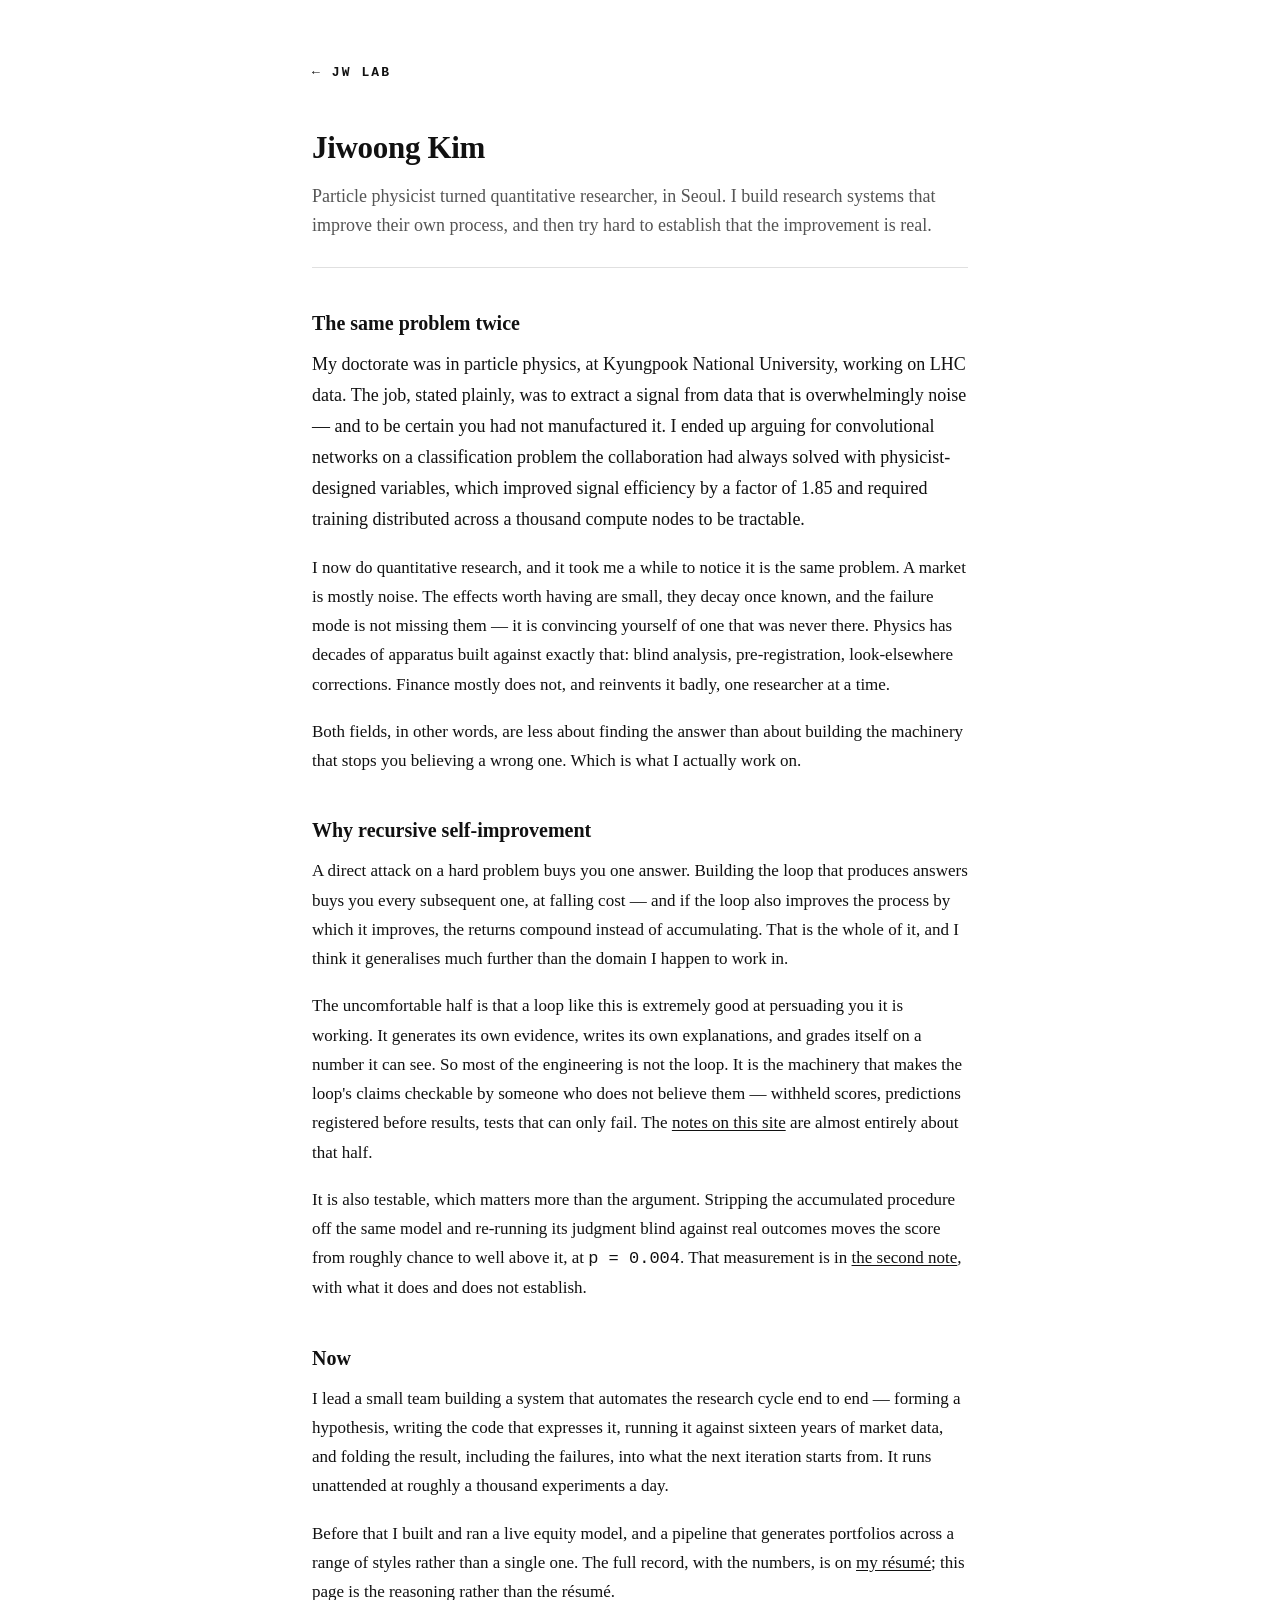
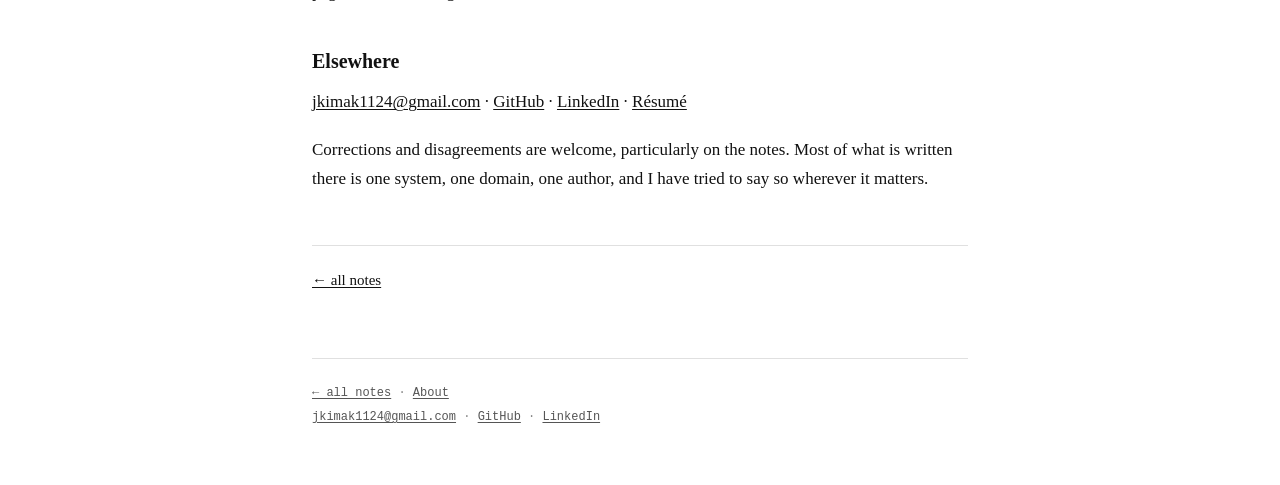
==== about.html @ 1c29e035 "An about page, and a wordmark you can read The site name was 13px mono, the same size as a caption; " ====
<!DOCTYPE html>
<html lang="en">
<head>
<meta charset="utf-8">
<meta name="viewport" content="width=device-width, initial-scale=1">
<title>About — JW Lab</title>
<meta name="description" content="Jiwoong Kim. Particle physicist turned quantitative researcher, now building research systems that improve their own process.">
<link rel="stylesheet" href="./style.css">
<link rel="icon" href="data:image/svg+xml,%3Csvg xmlns='http://www.w3.org/2000/svg' viewBox='0 0 16 16'%3E%3Crect width='16' height='16' fill='%23fff'/%3E%3Crect x='2' y='2' width='4' height='4'/%3E%3Crect x='10' y='6' width='4' height='4'/%3E%3Crect x='2' y='10' width='4' height='4'/%3E%3C/svg%3E">
</head>
<body>

<div class="wrap">

<header class="site">
  <a class="site-name" href="./index.html">← JW Lab</a>
</header>

<article>

  <h1>Jiwoong Kim</h1>

  <p class="standfirst">
    Particle physicist turned quantitative researcher, in Seoul. I build
    research systems that improve their own process, and then try hard to
    establish that the improvement is real.
  </p>

  <h2>The same problem twice</h2>

  <p class="lede">
    My doctorate was in particle physics, at Kyungpook National University,
    working on LHC data. The job, stated plainly, was to extract a signal from
    data that is overwhelmingly noise — and to be certain you had not
    manufactured it. I ended up arguing for convolutional networks on a
    classification problem the collaboration had always solved with
    physicist-designed variables, which improved signal efficiency by a factor
    of 1.85 and required training distributed across a thousand compute nodes to
    be tractable.
  </p>

  <p>
    I now do quantitative research, and it took me a while to notice it is the
    same problem. A market is mostly noise. The effects worth having are small,
    they decay once known, and the failure mode is not missing them — it is
    convincing yourself of one that was never there. Physics has decades of
    apparatus built against exactly that: blind analysis, pre-registration,
    look-elsewhere corrections. Finance mostly does not, and reinvents it badly,
    one researcher at a time.
  </p>

  <p>
    Both fields, in other words, are less about finding the answer than about
    building the machinery that stops you believing a wrong one. Which is what I
    actually work on.
  </p>

  <h2>Why recursive self-improvement</h2>

  <p>
    A direct attack on a hard problem buys you one answer. Building the loop
    that produces answers buys you every subsequent one, at falling cost — and
    if the loop also improves the process by which it improves, the returns
    compound instead of accumulating. That is the whole of it, and I think it
    generalises much further than the domain I happen to work in.
  </p>

  <p>
    The uncomfortable half is that a loop like this is extremely good at
    persuading you it is working. It generates its own evidence, writes its own
    explanations, and grades itself on a number it can see. So most of the
    engineering is not the loop. It is the machinery that makes the loop's
    claims checkable by someone who does not believe them — withheld scores,
    predictions registered before results, tests that can only fail. The
    <a href="./index.html">notes on this site</a> are almost entirely about that
    half.
  </p>

  <p>
    It is also testable, which matters more than the argument. Stripping the
    accumulated procedure off the same model and re-running its judgment blind
    against real outcomes moves the score from roughly chance to well above it,
    at <span class="mono">p = 0.004</span>. That measurement is in
    <a href="./posts/fat-skill-thin-agents.html">the second note</a>, with what
    it does and does not establish.
  </p>

  <h2>Now</h2>

  <p>
    I lead a small team building a system that automates the research cycle
    end to end — forming a hypothesis, writing the code that expresses it,
    running it against sixteen years of market data, and folding the result,
    including the failures, into what the next iteration starts from. It runs
    unattended at roughly a thousand experiments a day.
  </p>

  <p>
    Before that I built and ran a live equity model, and a pipeline that
    generates portfolios across a range of styles rather than a single one. The
    full record, with the numbers, is on
    <a href="https://ico1036.github.io/jiwoong-resume/" rel="noopener">my
    résumé</a>; this page is the reasoning rather than the résumé.
  </p>

  <h2>Elsewhere</h2>

  <p>
    <a href="mailto:jkimak1124@gmail.com">jkimak1124@gmail.com</a> ·
    <a href="https://github.com/ico1036" rel="noopener">GitHub</a> ·
    <a href="https://www.linkedin.com/in/jiwoong-kim-b9934417a" rel="noopener">LinkedIn</a> ·
    <a href="https://ico1036.github.io/jiwoong-resume/" rel="noopener">Résumé</a>
  </p>

  <p>
    Corrections and disagreements are welcome, particularly on the notes. Most
    of what is written there is one system, one domain, one author, and I have
    tried to say so wherever it matters.
  </p>

  <div class="post-nav">
    <a href="./index.html">← all notes</a>
  </div>

</article>

<footer class="site">
  <div><a href="./index.html">← all notes</a> · <a href="./about.html">About</a></div>
  <div>
    <a href="mailto:jkimak1124@gmail.com">jkimak1124@gmail.com</a> ·
    <a href="https://github.com/ico1036" rel="noopener">GitHub</a> ·
    <a href="https://www.linkedin.com/in/jiwoong-kim-b9934417a" rel="noopener">LinkedIn</a>
  </div>
</footer>

</div>

</body>
</html>
---- style.css ----
/* ============================================================
   Black and white. No colour anywhere, deliberately — the only
   emphasis available is weight, size, rule and space, which is
   the constraint that keeps a research page honest.

   Dark mode inverts the two values and nothing else.
   ============================================================ */

:root{
  --ink:#111;
  --ink-2:#555;
  --ink-3:#888;
  --paper:#fff;
  --rule:#e0e0e0;
  --rule-2:#c8c8c8;
  --mark:#f0f0f0;

  /* --measure is the PROSE width. Measured, it renders 56-57 characters a
     line, and because every type size in this file is in rem that number
     holds from 900px to 2560px — the root grows at large viewports, the
     column grows with it, and the line length does not move. Spare
     viewport goes into type size, never into longer lines. */
  --measure:44rem;

  /* The index is a board plus a list, so it needs its own width: the
     list capped at its own measure, with the board sitting outside it
     rather than eating into it. */
  --shell:56rem;
  --board-w:12rem;
  --board-gap:3.25rem;
  --list-measure:36rem;

  /* The drawing width every figure's viewBox is authored at: the measure
     (44rem = 704px) minus the wrap's 24px of padding each side. Changing
     --measure without redrawing the figures to match will rescale them and
     shrink their labels with them, so the two values move together. */
  --fig-w:656px;
}

@media (prefers-color-scheme: dark){
  :root{
    --ink:#e8e8e8;
    --ink-2:#a8a8a8;
    --ink-3:#7a7a7a;
    --paper:#0c0c0c;
    --rule:#262626;
    --rule-2:#3a3a3a;
    --mark:#1c1c1c;
  }
}

*{margin:0;padding:0;box-sizing:border-box}
html{-webkit-text-size-adjust:100%}

body{
  background:var(--paper);
  color:var(--ink);
  font-family:"Iowan Old Style","Palatino Linotype",Palatino,Georgia,
              "Apple SD Gothic Neo","Noto Serif KR",serif;
  font-size:1.0625rem;
  line-height:1.72;
  -webkit-font-smoothing:antialiased;
  overflow-x:hidden;
}

.mono{
  font-family:"SF Mono",SFMono-Regular,Menlo,Consolas,"Liberation Mono",monospace;
  font-variant-numeric:tabular-nums;
}

.wrap{max-width:var(--measure); margin:0 auto; padding:0 24px}
.wrap.wide{max-width:var(--shell)}

/* ── masthead ─────────────────────────────────────────── */

header.site{padding:56px 0 0}
.site-name{
  font-family:"SF Mono",SFMono-Regular,Menlo,Consolas,monospace;
  font-size:0.8125rem; font-weight:700; letter-spacing:.16em;
  text-transform:uppercase; color:var(--ink);
  text-decoration:none; display:inline-block;
}

/* On the front page the wordmark is the wordmark; everywhere else the same
   element is a back-link and has to stay out of the way. Tracking loosens
   as size drops, so it tightens here to keep the letterfit even. */
.site-name.home{
  font-size:1.75rem; letter-spacing:.10em; line-height:1.1;
}
/* The positioning line. Sits directly under the wordmark and reads as
   part of it, which is why it repeats the wordmark's tracking rather
   than the body's. */
.site-tag{
  font-family:"SF Mono",SFMono-Regular,Menlo,Consolas,monospace;
  font-size:0.8125rem; letter-spacing:.16em; text-transform:uppercase;
  color:var(--ink-3); margin-top:7px;
}

.site-sub{
  font-size:0.9375rem; color:var(--ink-2); margin-top:14px; max-width:34rem;
}
.site-sub + .site-sub{margin-top:11px}
.site-sub strong{color:var(--ink); font-weight:600}

/* the bifurcation strip — see blog/index.html for what it is and why */
.ca{
  display:block; width:100%; height:112px; margin:34px 0 0;
  border-top:1px solid var(--rule); border-bottom:1px solid var(--rule);
}
.ca-note{
  font-family:"SF Mono",SFMono-Regular,Menlo,Consolas,monospace;
  font-size:0.75rem; color:var(--ink-3); margin-top:8px; line-height:1.6;
}

/* ── two-column shell ─────────────────────────────────────
   Left: a category board that grows as subjects are added.
   Right: the posts. One column on a phone, board first.
   ------------------------------------------------------- */

/* One column by default, two only once there is room for the board AND a
   full-measure list beside it. The board used to sit inside the prose
   measure, which left the list at 49 characters on every desktop and then
   snapped it to 79 at the phone breakpoint. */
.shell{display:grid; gap:34px; align-items:start; margin:40px 0 0}

@media (min-width:900px){
  .shell{
    grid-template-columns:var(--board-w) minmax(0,1fr);
    gap:var(--board-gap);
  }
  .board{position:sticky; top:36px}
  .list li:first-child{border-top:none; padding-top:0}
}
.board-lbl{
  font-family:"SF Mono",SFMono-Regular,Menlo,Consolas,monospace;
  font-size:0.6875rem; font-weight:700; letter-spacing:.16em;
  text-transform:uppercase; color:var(--ink-3);
  padding-bottom:8px; border-bottom:1px solid var(--rule); display:block;
}
.board ul{list-style:none; margin:0; padding:0}
.board li{margin:0; border-bottom:1px solid var(--rule)}
.board a{
  display:block; padding:11px 0; text-decoration:none;
  font-size:0.9375rem; line-height:1.4; color:var(--ink);
}
.board a:hover{text-decoration:underline; text-underline-offset:3px}
.board .n{
  font-family:"SF Mono",SFMono-Regular,Menlo,Consolas,monospace;
  font-size:0.75rem; color:var(--ink-3); margin-left:6px;
}

/* ── index post list ──────────────────────────────────── */

.list{margin:0; list-style:none; max-width:var(--list-measure)}
.list li{
  padding:26px 0; border-top:1px solid var(--rule);
}
.list li:last-child{border-bottom:1px solid var(--rule)}
.entry-date{
  font-family:"SF Mono",SFMono-Regular,Menlo,Consolas,monospace;
  font-size:0.75rem; color:var(--ink-3); letter-spacing:.06em;
}
.entry-title{
  display:block; margin:6px 0 8px;
  font-size:1.3125rem; line-height:1.35; font-weight:600;
  color:var(--ink); text-decoration:none;
}
.entry-title:hover{text-decoration:underline; text-underline-offset:3px}
.entry-sub{color:var(--ink-2); font-size:1rem}
.entry-tags{
  margin-top:10px;
  font-family:"SF Mono",SFMono-Regular,Menlo,Consolas,monospace;
  font-size:0.75rem; color:var(--ink-3);
}

/* ── post ─────────────────────────────────────────────── */

article{margin:44px 0 0}
.post-date{
  font-family:"SF Mono",SFMono-Regular,Menlo,Consolas,monospace;
  font-size:0.75rem; color:var(--ink-3); letter-spacing:.06em;
}
h1{
  font-size:1.9375rem; line-height:1.24; font-weight:600;
  letter-spacing:-.01em; margin:10px 0 14px; text-wrap:balance;
}
.standfirst{
  font-size:1.125rem; color:var(--ink-2); line-height:1.65;
  padding-bottom:26px; border-bottom:1px solid var(--rule);
}

h2{
  font-size:1.25rem; font-weight:600; line-height:1.35;
  margin:42px 0 12px; text-wrap:balance;
}
h3{
  font-size:1.0625rem; font-weight:600; margin:28px 0 8px;
}
p{margin:0 0 18px}
p.lede{font-size:1.125rem}

a{color:var(--ink); text-underline-offset:2px}

strong{font-weight:600}
em{font-style:italic}

ul,ol{margin:0 0 18px 1.3em}
li{margin:0 0 8px}

blockquote{
  margin:22px 0; padding:2px 0 2px 20px;
  border-left:2px solid var(--rule-2); color:var(--ink-2);
}
blockquote p:last-child{margin-bottom:0}

code{
  font-family:"SF Mono",SFMono-Regular,Menlo,Consolas,monospace;
  font-size:.87em; background:var(--mark); padding:1px 5px; border-radius:3px;
}
pre{
  background:var(--mark); border:1px solid var(--rule);
  padding:14px 16px; margin:22px 0; overflow-x:auto; border-radius:4px;
}
pre code{background:none; padding:0; font-size:0.8125rem; line-height:1.62}

table{
  width:100%; border-collapse:collapse; margin:24px 0; font-size:0.9375rem;
  display:block; overflow-x:auto;
}
th,td{
  text-align:left; padding:9px 14px 9px 0;
  border-bottom:1px solid var(--rule); vertical-align:top;
}
th{
  font-family:"SF Mono",SFMono-Regular,Menlo,Consolas,monospace;
  font-size:0.75rem; font-weight:600; letter-spacing:.04em;
  text-transform:uppercase; color:var(--ink-3);
}
td.num{
  font-family:"SF Mono",SFMono-Regular,Menlo,Consolas,monospace;
  font-variant-numeric:tabular-nums; white-space:nowrap;
}

hr{border:none; border-top:1px solid var(--rule); margin:38px 0}

/* ── figures ──────────────────────────────────────────────
   Diagrams are inline SVG drawn in `currentColor`, so they take the ink
   value and invert with the theme without a second asset.

   They are drawn at --fig-w so the viewBox scale is 1 and a user unit is
   a CSS pixel. That is what makes the `font-size` attributes inside the
   SVG mean what they say. Below that width the figure SCROLLS rather than
   scaling: scaling the viewBox shrinks every label with it, which is how
   an earlier version of this shipped 14px labels that rendered at four
   and a half pixels on a phone.
   ------------------------------------------------------- */

figure{margin:30px 0}
.fig-scroll{overflow-x:auto; overflow-y:hidden}
/* Fixed at the authored width and centred, never stretched. Growing the
   figure with the root would scale its labels past the body text; letting
   it shrink is the 4.4px bug. So on a scaled-up display the figure simply
   sits a little narrower than the prose, centred, which reads as chosen. */
figure svg{
  display:block; width:var(--fig-w); height:auto;
  margin-inline:auto; color:var(--ink);
}
figcaption{
  font-family:"SF Mono",SFMono-Regular,Menlo,Consolas,monospace;
  font-size:0.75rem; color:var(--ink-3); line-height:1.6; margin-top:10px;
}

/* a claim the reader can check, set apart from the prose around it */
.measured{
  border:1px solid var(--rule-2); padding:16px 18px; margin:24px 0;
  border-radius:4px;
}
.measured .lbl{
  font-family:"SF Mono",SFMono-Regular,Menlo,Consolas,monospace;
  font-size:0.75rem; letter-spacing:.1em; text-transform:uppercase;
  color:var(--ink-3); display:block; margin-bottom:8px;
}
.measured p:last-child{margin-bottom:0}

/* the thing I got wrong, or the thing this does not cover */
.caveat{
  border-left:2px solid var(--ink); padding:2px 0 2px 18px; margin:24px 0;
}
.caveat .lbl{
  font-family:"SF Mono",SFMono-Regular,Menlo,Consolas,monospace;
  font-size:0.75rem; letter-spacing:.1em; text-transform:uppercase;
  color:var(--ink); font-weight:600; display:block; margin-bottom:6px;
}
.caveat p:last-child{margin-bottom:0}

.footnotes{
  margin-top:44px; padding-top:20px; border-top:1px solid var(--rule);
  font-size:0.9375rem; color:var(--ink-2);
}
.footnotes ol{margin-left:1.2em}

.post-nav{
  margin:52px 0 0; padding-top:22px; border-top:1px solid var(--rule);
  font-size:0.9375rem;
}

/* ── footer ───────────────────────────────────────────── */

footer.site{
  margin:64px 0 0; padding:22px 0 56px; border-top:1px solid var(--rule);
  font-family:"SF Mono",SFMono-Regular,Menlo,Consolas,monospace;
  font-size:0.75rem; color:var(--ink-3); line-height:2;
}
footer.site a{color:var(--ink-2)}

/* ── contents rail ────────────────────────────────────────
   Hidden until there is genuinely empty margin to put it in, and then
   fixed beside the column rather than inside it, so the prose keeps the
   exact width and position it has at every other size — no reflow, and
   the figures do not move.

   The breakpoint is where the arithmetic stops fitting: the rail needs
   half the viewport to exceed half the measure plus the rail, its gap
   and a margin. Below 1280 that puts its left edge off-screen.
   ------------------------------------------------------- */

.rail{display:none}

@media (min-width:1280px){
  .rail{
    display:block; position:fixed; top:118px;
    left:calc(50% - (var(--measure) / 2) - 15rem);
    width:13rem; max-height:72vh; overflow-y:auto;
  }
  .rail-lbl{
    font-family:"SF Mono",SFMono-Regular,Menlo,Consolas,monospace;
    font-size:0.6875rem; font-weight:700; letter-spacing:.16em;
    text-transform:uppercase; color:var(--ink-3);
    display:block; padding-bottom:8px; border-bottom:1px solid var(--rule);
  }
  .rail-list{margin:0; padding:0; list-style:none; counter-reset:rail}
  .rail-list li{margin:0; counter-increment:rail}
  .rail-list a{
    display:block; padding:7px 0 7px 22px; position:relative;
    font-size:0.875rem; line-height:1.35;
    color:var(--ink-3); text-decoration:none;
  }
  .rail-list a::before{
    content:counter(rail); position:absolute; left:0; top:7px;
    font-family:"SF Mono",SFMono-Regular,Menlo,Consolas,monospace;
    font-size:0.6875rem; color:var(--ink-3);
  }
  .rail-list a:hover{color:var(--ink)}
  .rail-list a[aria-current]{color:var(--ink); font-weight:600}
}

/* ── large screens ────────────────────────────────────────
   On a wide display the answer is not a longer line — 78 characters is
   already the ceiling — it is bigger type. Every width here is in rem,
   so raising the root grows the column and the text together and the
   characters-per-line does not move. The page occupies a similar share
   of a 27-inch display as of a laptop, instead of shrinking into a strip.

   Must stay above the mobile block, which is required to come last.
   ------------------------------------------------------- */

/* Only the ROOT moves here. Every other size in this file is in rem, so
   body, lede, headings and captions all follow in proportion and the
   hierarchy holds. Restating body in this block multiplies the two: it
   produced a body larger than its own lede at 1500px and above. */
@media (min-width:1500px){ html{font-size:17px} }
@media (min-width:1900px){ html{font-size:18px} }

/* ── mobile ───────────────────────────────────────────────
   The floor is 14px at phone widths. Small mono type is fine
   on a desktop and unreadable on a phone, so every class that
   sits under 14px above is raised here.
   ------------------------------------------------------- */

@media (max-width:760px){
  body{font-size:16px}
  .wrap{padding:0 18px}
  header.site{padding-top:36px}
  /* The single-column shell, the static board and the list's first rule
     are now the DEFAULT rather than a phone override — the two-column
     form only switches on above 900px. Restating them here would be
     three rules that no longer change anything. */
  h1{font-size:26px}
  h2{font-size:19px}
  .standfirst{font-size:17px}
  .entry-title{font-size:19px}
  /* The bifurcation needs vertical room to read as a shape rather than a
     smudge; at 64px the period-doubling was a thick line. */
  .ca{height:82px}
  pre code{font-size:14px}
  table{font-size:14px}
  .site-name,.site-tag,.ca-note,.entry-date,.entry-tags,.post-date,
  .board-lbl,.board .n,.measured .lbl,.caveat .lbl,th,
  figcaption,footer.site{font-size:14px}

  /* `code` is .87em, which lands at 13.92px against a 16px body — under the
     floor by eight hundredths of a pixel. Pin it rather than nudging the
     ratio, so the value does not drift back under when the body size moves. */
  code{font-size:14px}
}
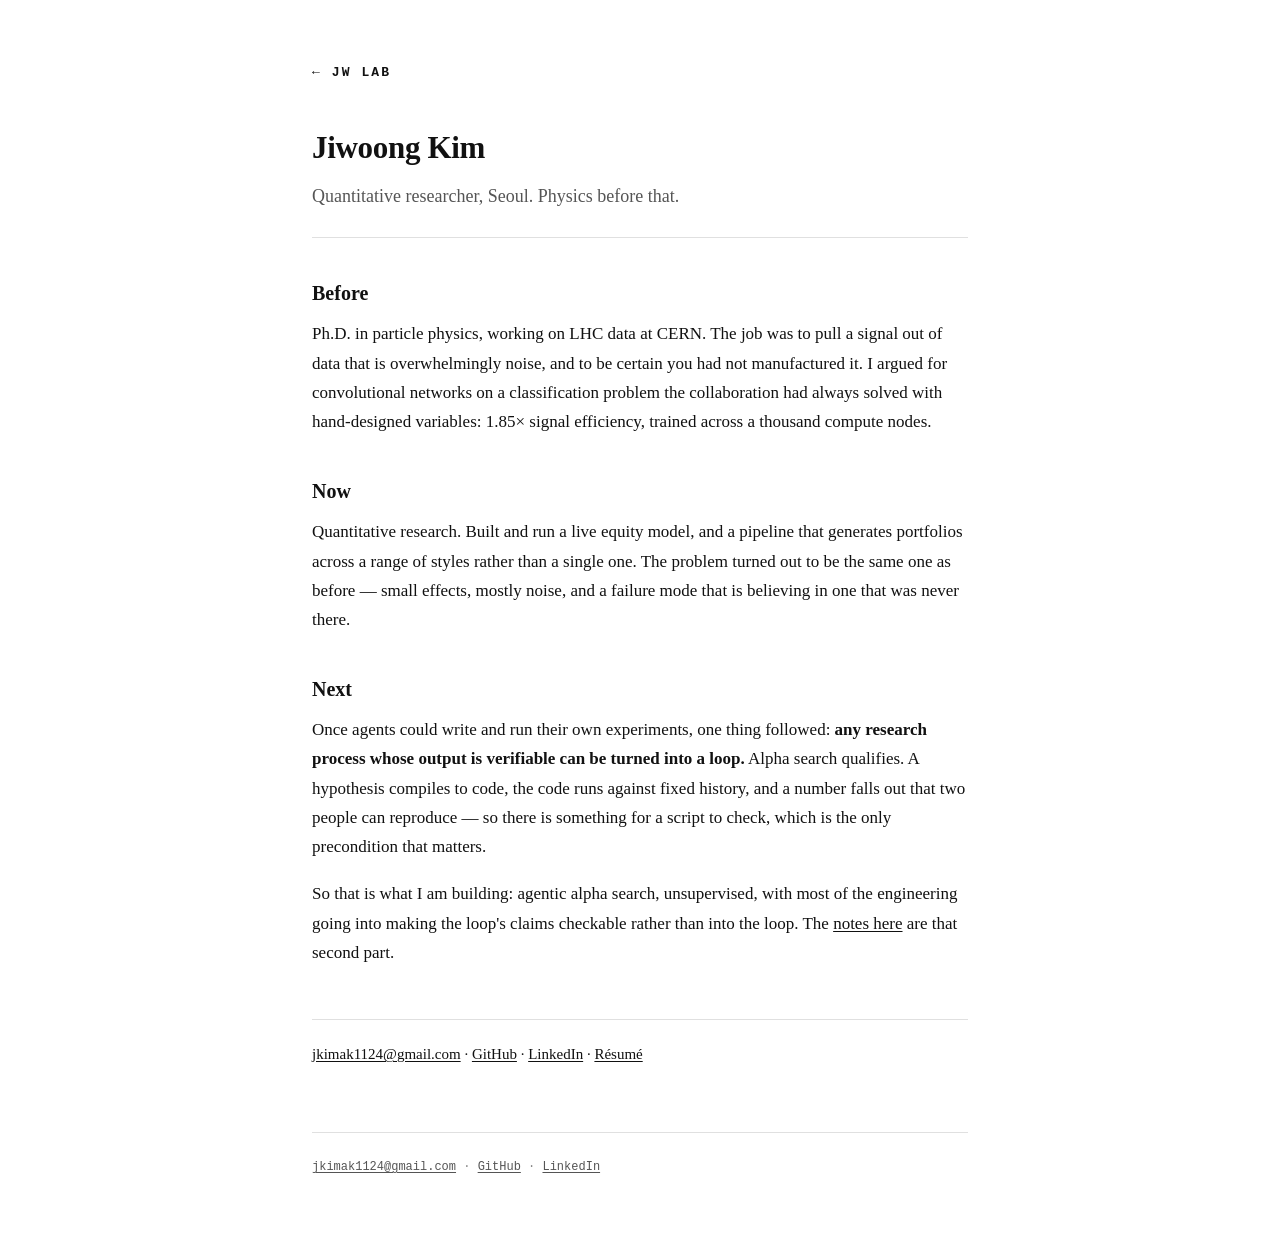
==== commit a2ca1f79: "Cut the about page to the arc, move it into the left panel Three blocks and one idea: physics, then " ====
--- a/about.html
+++ b/about.html
@@ -4,7 +4,7 @@
 <meta charset="utf-8">
 <meta name="viewport" content="width=device-width, initial-scale=1">
 <title>About — JW Lab</title>
-<meta name="description" content="Jiwoong Kim. Particle physicist turned quantitative researcher, now building research systems that improve their own process.">
+<meta name="description" content="Jiwoong Kim. Particle physics, then quantitative research, now building an agentic loop for alpha search.">
 <link rel="stylesheet" href="./style.css">
 <link rel="icon" href="data:image/svg+xml,%3Csvg xmlns='http://www.w3.org/2000/svg' viewBox='0 0 16 16'%3E%3Crect width='16' height='16' fill='%23fff'/%3E%3Crect x='2' y='2' width='4' height='4'/%3E%3Crect x='10' y='6' width='4' height='4'/%3E%3Crect x='2' y='10' width='4' height='4'/%3E%3C/svg%3E">
 </head>
@@ -21,111 +21,56 @@
   <h1>Jiwoong Kim</h1>
 
   <p class="standfirst">
-    Particle physicist turned quantitative researcher, in Seoul. I build
-    research systems that improve their own process, and then try hard to
-    establish that the improvement is real.
+    Quantitative researcher, Seoul. Physics before that.
   </p>
 
-  <h2>The same problem twice</h2>
-
-  <p class="lede">
-    My doctorate was in particle physics, at Kyungpook National University,
-    working on LHC data. The job, stated plainly, was to extract a signal from
-    data that is overwhelmingly noise — and to be certain you had not
-    manufactured it. I ended up arguing for convolutional networks on a
-    classification problem the collaboration had always solved with
-    physicist-designed variables, which improved signal efficiency by a factor
-    of 1.85 and required training distributed across a thousand compute nodes to
-    be tractable.
-  </p>
+  <h2>Before</h2>
 
   <p>
-    I now do quantitative research, and it took me a while to notice it is the
-    same problem. A market is mostly noise. The effects worth having are small,
-    they decay once known, and the failure mode is not missing them — it is
-    convincing yourself of one that was never there. Physics has decades of
-    apparatus built against exactly that: blind analysis, pre-registration,
-    look-elsewhere corrections. Finance mostly does not, and reinvents it badly,
-    one researcher at a time.
-  </p>
-
-  <p>
-    Both fields, in other words, are less about finding the answer than about
-    building the machinery that stops you believing a wrong one. Which is what I
-    actually work on.
-  </p>
-
-  <h2>Why recursive self-improvement</h2>
-
-  <p>
-    A direct attack on a hard problem buys you one answer. Building the loop
-    that produces answers buys you every subsequent one, at falling cost — and
-    if the loop also improves the process by which it improves, the returns
-    compound instead of accumulating. That is the whole of it, and I think it
-    generalises much further than the domain I happen to work in.
-  </p>
-
-  <p>
-    The uncomfortable half is that a loop like this is extremely good at
-    persuading you it is working. It generates its own evidence, writes its own
-    explanations, and grades itself on a number it can see. So most of the
-    engineering is not the loop. It is the machinery that makes the loop's
-    claims checkable by someone who does not believe them — withheld scores,
-    predictions registered before results, tests that can only fail. The
-    <a href="./index.html">notes on this site</a> are almost entirely about that
-    half.
-  </p>
-
-  <p>
-    It is also testable, which matters more than the argument. Stripping the
-    accumulated procedure off the same model and re-running its judgment blind
-    against real outcomes moves the score from roughly chance to well above it,
-    at <span class="mono">p = 0.004</span>. That measurement is in
-    <a href="./posts/fat-skill-thin-agents.html">the second note</a>, with what
-    it does and does not establish.
+    Ph.D. in particle physics, working on LHC data at CERN. The job was to pull
+    a signal out of data that is overwhelmingly noise, and to be certain you had
+    not manufactured it. I argued for convolutional networks on a classification
+    problem the collaboration had always solved with hand-designed variables:
+    1.85&times; signal efficiency, trained across a thousand compute nodes.
   </p>
 
   <h2>Now</h2>
 
   <p>
-    I lead a small team building a system that automates the research cycle
-    end to end — forming a hypothesis, writing the code that expresses it,
-    running it against sixteen years of market data, and folding the result,
-    including the failures, into what the next iteration starts from. It runs
-    unattended at roughly a thousand experiments a day.
+    Quantitative research. Built and run a live equity model, and a pipeline
+    that generates portfolios across a range of styles rather than a single one.
+    The problem turned out to be the same one as before — small effects, mostly
+    noise, and a failure mode that is believing in one that was never there.
+  </p>
+
+  <h2>Next</h2>
+
+  <p>
+    Once agents could write and run their own experiments, one thing followed:
+    <strong>any research process whose output is verifiable can be turned into a
+    loop.</strong> Alpha search qualifies. A hypothesis compiles to code, the
+    code runs against fixed history, and a number falls out that two people can
+    reproduce — so there is something for a script to check, which is the only
+    precondition that matters.
   </p>
 
   <p>
-    Before that I built and ran a live equity model, and a pipeline that
-    generates portfolios across a range of styles rather than a single one. The
-    full record, with the numbers, is on
-    <a href="https://ico1036.github.io/jiwoong-resume/" rel="noopener">my
-    résumé</a>; this page is the reasoning rather than the résumé.
+    So that is what I am building: agentic alpha search, unsupervised, with most
+    of the engineering going into making the loop's claims checkable rather than
+    into the loop. The <a href="./index.html">notes here</a> are that second
+    part.
   </p>
 
-  <h2>Elsewhere</h2>
-
-  <p>
+  <p class="post-nav">
     <a href="mailto:jkimak1124@gmail.com">jkimak1124@gmail.com</a> ·
     <a href="https://github.com/ico1036" rel="noopener">GitHub</a> ·
     <a href="https://www.linkedin.com/in/jiwoong-kim-b9934417a" rel="noopener">LinkedIn</a> ·
     <a href="https://ico1036.github.io/jiwoong-resume/" rel="noopener">Résumé</a>
   </p>
 
-  <p>
-    Corrections and disagreements are welcome, particularly on the notes. Most
-    of what is written there is one system, one domain, one author, and I have
-    tried to say so wherever it matters.
-  </p>
-
-  <div class="post-nav">
-    <a href="./index.html">← all notes</a>
-  </div>
-
 </article>
 
 <footer class="site">
-  <div><a href="./index.html">← all notes</a> · <a href="./about.html">About</a></div>
   <div>
     <a href="mailto:jkimak1124@gmail.com">jkimak1124@gmail.com</a> ·
     <a href="https://github.com/ico1036" rel="noopener">GitHub</a> ·
--- a/style.css
+++ b/style.css
@@ -87,6 +87,17 @@
 .site-name.home{
   font-size:1.75rem; letter-spacing:.10em; line-height:1.1;
 }
+/* Below 1280px there is no left panel, so a post's only route to the
+   author page would be a link inside a hidden rail. This carries it in
+   the header instead, and steps aside where the rail takes over. */
+.hdr-about{
+  font-family:"SF Mono",SFMono-Regular,Menlo,Consolas,monospace;
+  font-size:0.8125rem; letter-spacing:.16em; text-transform:uppercase;
+  color:var(--ink-3); text-decoration:none; margin-left:18px;
+}
+.hdr-about:hover{color:var(--ink)}
+@media (min-width:1280px){ .hdr-about{display:none} }
+
 /* The positioning line. Sits directly under the wordmark and reads as
    part of it, which is why it repeats the wordmark's tracking rather
    than the body's. */
@@ -138,6 +149,9 @@
   padding-bottom:8px; border-bottom:1px solid var(--rule); display:block;
 }
 .board ul{list-style:none; margin:0; padding:0}
+/* a second group in the board gets air above its label, so the two read
+   as sections rather than as one list with a stray heading in it */
+.board ul + .board-lbl{margin-top:30px}
 .board li{margin:0; border-bottom:1px solid var(--rule)}
 .board a{
   display:block; padding:11px 0; text-decoration:none;
@@ -327,17 +341,25 @@
 .rail{display:none}
 
 @media (min-width:1280px){
+  /* A column, so that only the contents list scrolls. With the whole rail
+     scrolling, the author group fell off the bottom on any post with a
+     long table of contents — visible on a tall window, gone on a short
+     one, which is the worst of both. */
   .rail{
-    display:block; position:fixed; top:118px;
+    display:flex; flex-direction:column; position:fixed; top:118px;
     left:calc(50% - (var(--measure) / 2) - 15rem);
-    width:13rem; max-height:72vh; overflow-y:auto;
-  }
+    width:13rem; max-height:76vh;
+  }
+  .rail > .rail-list:not(.rail-foot){overflow-y:auto; min-height:2.5rem}
+  .rail > .rail-lbl,
+  .rail > .rail-foot{flex:none}
   .rail-lbl{
     font-family:"SF Mono",SFMono-Regular,Menlo,Consolas,monospace;
     font-size:0.6875rem; font-weight:700; letter-spacing:.16em;
     text-transform:uppercase; color:var(--ink-3);
     display:block; padding-bottom:8px; border-bottom:1px solid var(--rule);
   }
+  .rail-lbl-2{margin-top:26px}
   .rail-list{margin:0; padding:0; list-style:none; counter-reset:rail}
   .rail-list li{margin:0; counter-increment:rail}
   .rail-list a{
@@ -352,6 +374,13 @@
   }
   .rail-list a:hover{color:var(--ink)}
   .rail-list a[aria-current]{color:var(--ink); font-weight:600}
+
+  /* The author group is not part of the numbered contents. These have the
+     same specificity as the .rail-list rules above, so they have to come
+     after them — placed before, the number came back. */
+  .rail-foot li{counter-increment:none}
+  .rail-foot a{padding-left:0}
+  .rail-foot a::before{content:none}
 }
 
 /* ── large screens ────────────────────────────────────────
@@ -394,7 +423,7 @@
   .ca{height:82px}
   pre code{font-size:14px}
   table{font-size:14px}
-  .site-name,.site-tag,.ca-note,.entry-date,.entry-tags,.post-date,
+  .site-name,.site-tag,.hdr-about,.ca-note,.entry-date,.entry-tags,.post-date,
   .board-lbl,.board .n,.measured .lbl,.caveat .lbl,th,
   figcaption,footer.site{font-size:14px}
 
